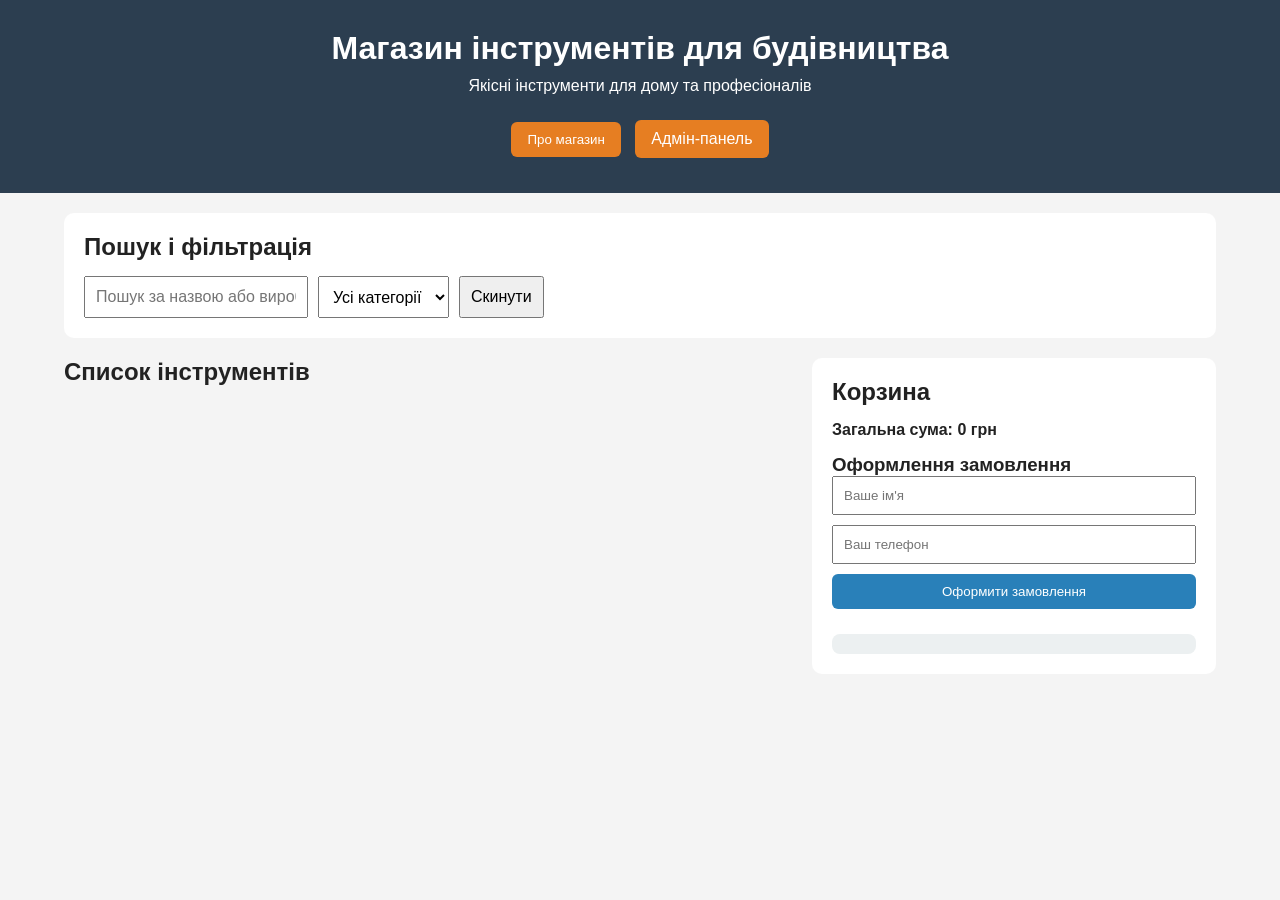
==== project/index.html @ 94faafa7 "first commit" ====
<!DOCTYPE html>
<html lang="uk">

<head>
    <meta charset="UTF-8">
    <meta name="viewport" content="width=device-width, initial-scale=1.0">
    <title>Магазин будівельних інструментів</title>
    <link rel="stylesheet" href="css/style.css">
</head>

<body>
    <header class="header">
        <div class="container">
            <h1>Магазин інструментів для будівництва</h1>
            <p>Якісні інструменти для дому та професіоналів</p>

            <div class="top-buttons">
                <button onclick="showInfo()">Про магазин</button>
                <a href="admin.html" class="admin-link">Адмін-панель</a>
            </div>
        </div>
    </header>

    <main class="container">
        <section class="filters">
            <h2>Пошук і фільтрація</h2>

            <div class="filters-row">
                <input type="text" id="searchInput" placeholder="Пошук за назвою або виробником">

                <select id="categorySelect">
                    <option value="all">Усі категорії</option>
                </select>

                <button id="resetBtn">Скинути</button>
            </div>
        </section>

        <section class="content">
            <div class="products-section">
                <h2>Список інструментів</h2>
                <div id="productsList" class="products-list"></div>
            </div>

            <aside class="cart-section">
                <h2>Корзина</h2>
                <div id="cartList"></div>
                <p class="total">Загальна сума: <span id="cartTotal">0</span> грн</p>

                <h3>Оформлення замовлення</h3>
                <form id="orderForm">
                    <input type="text" id="customerName" placeholder="Ваше ім'я">
                    <input type="text" id="customerPhone" placeholder="Ваш телефон">
                    <button type="submit">Оформити замовлення</button>
                </form>

                <div id="receipt" class="receipt"></div>
            </aside>
        </section>
    </main>

    <script src="js/storage.js"></script>
    <script src="js/data.js"></script>
    <script src="js/render.js"></script>
    <script src="js/cart.js"></script>
    <script src="js/filters.js"></script>
    <script src="js/app.js"></script>
</body>

</html>
---- project/css/style.css ----
* {
    margin: 0;
    padding: 0;
    box-sizing: border-box;
}

body {
    font-family: Arial, sans-serif;
    background: #f4f4f4;
    color: #222;
}

.container {
    width: 90%;
    max-width: 1200px;
    margin: 0 auto;
}

.header {
    background: #2c3e50;
    color: white;
    padding: 30px 0;
    text-align: center;
}

.header h1 {
    margin-bottom: 10px;
}

.top-buttons {
    margin-top: 20px;
}

.top-buttons button,
.admin-link {
    display: inline-block;
    margin: 5px;
    padding: 10px 16px;
    background: #e67e22;
    color: white;
    text-decoration: none;
    border: none;
    cursor: pointer;
    border-radius: 6px;
}

.filters {
    background: white;
    margin: 20px 0;
    padding: 20px;
    border-radius: 10px;
}

.filters h2 {
    margin-bottom: 15px;
}

.filters-row {
    display: flex;
    gap: 10px;
    flex-wrap: wrap;
}

.filters-row input,
.filters-row select,
.filters-row button {
    padding: 10px;
    font-size: 16px;
}

.content {
    display: flex;
    gap: 20px;
    align-items: flex-start;
}

.products-section {
    flex: 2;
}

.cart-section {
    flex: 1;
    background: white;
    padding: 20px;
    border-radius: 10px;
    position: sticky;
    top: 20px;
}

.products-list {
    display: grid;
    grid-template-columns: repeat(auto-fit, minmax(240px, 1fr));
    gap: 20px;
}

.product-card {
    background: white;
    border-radius: 10px;
    overflow: hidden;
    padding: 15px;
}

.product-card img {
    width: 100%;
    height: 180px;
    object-fit: cover;
    border-radius: 8px;
}

.product-card h3 {
    margin: 12px 0 8px;
}

.product-card p {
    margin-bottom: 8px;
}

.product-card button {
    background: #27ae60;
    color: white;
    border: none;
    padding: 10px 14px;
    cursor: pointer;
    border-radius: 6px;
}

.cart-item {
    border-bottom: 1px solid #ddd;
    padding: 10px 0;
}

.cart-item button {
    margin-top: 5px;
    background: #c0392b;
    color: white;
    border: none;
    padding: 6px 10px;
    cursor: pointer;
    border-radius: 6px;
}

.total {
    font-weight: bold;
    margin: 15px 0;
}

#orderForm input,
#orderForm button {
    width: 100%;
    margin-bottom: 10px;
    padding: 10px;
}

#orderForm button {
    background: #2980b9;
    color: white;
    border: none;
    cursor: pointer;
    border-radius: 6px;
}

.receipt {
    background: #ecf0f1;
    padding: 10px;
    border-radius: 8px;
    margin-top: 15px;
    white-space: pre-line;
}

@media screen and (max-width: 900px) {
    .content {
        flex-direction: column;
    }

    .cart-section {
        width: 100%;
        position: static;
    }
}
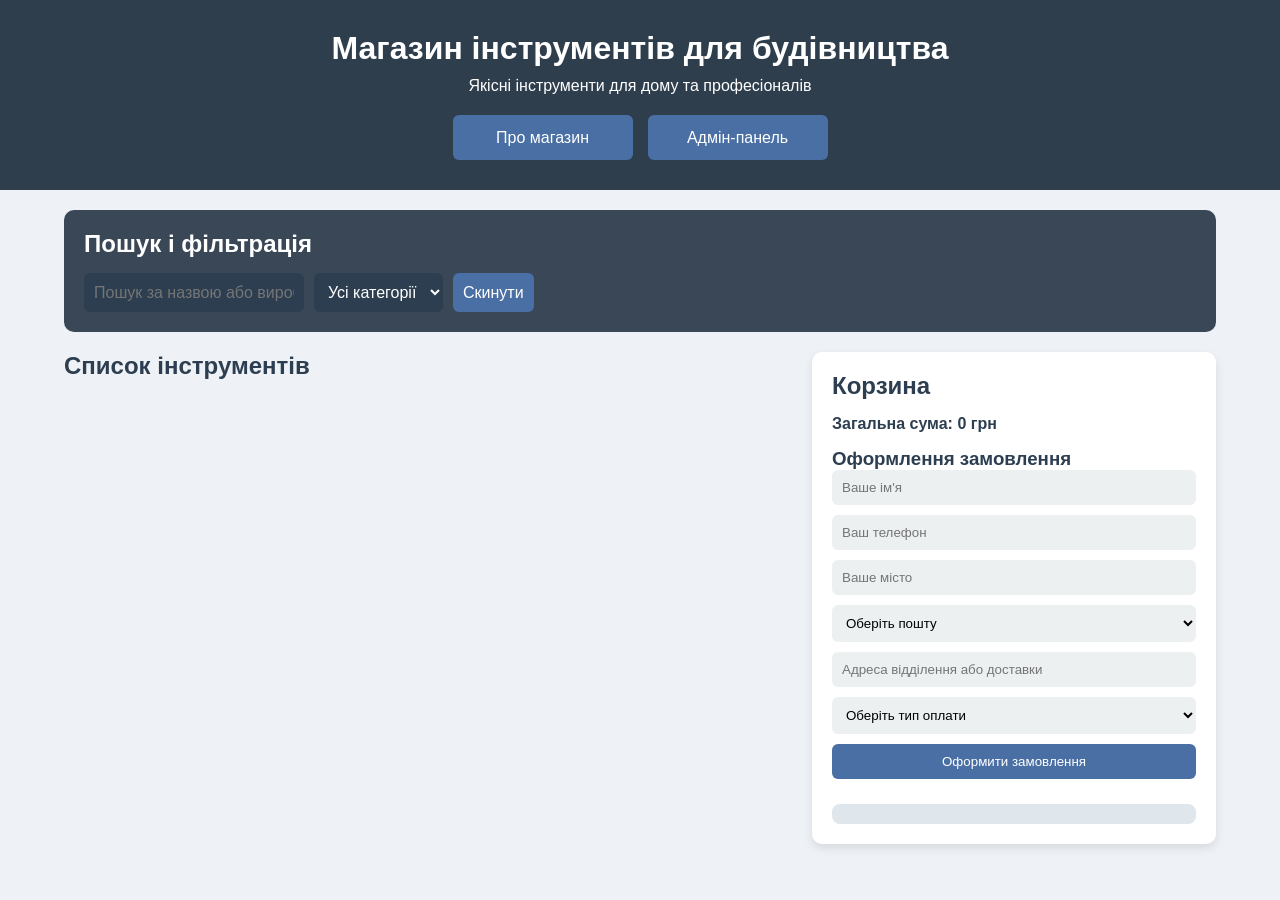
==== commit 1b485c36: "second" ====
--- a/project/index.html
+++ b/project/index.html
@@ -51,6 +51,24 @@
                 <form id="orderForm">
                     <input type="text" id="customerName" placeholder="Ваше ім'я">
                     <input type="text" id="customerPhone" placeholder="Ваш телефон">
+                    <input type="text" id="customerCity" placeholder="Ваше місто">
+                
+                    <select id="postOffice">
+                        <option value="">Оберіть пошту</option>
+                        <option value="Нова пошта">Нова пошта</option>
+                        <option value="Укрпошта">Укрпошта</option>
+                        <option value="Meest">Meest</option>
+                    </select>
+                
+                    <input type="text" id="customerAddress" placeholder="Адреса відділення або доставки">
+                
+                    <select id="paymentType">
+                        <option value="">Оберіть тип оплати</option>
+                        <option value="Готівка при отриманні">Готівка при отриманні</option>
+                        <option value="Оплата карткою онлайн">Оплата карткою онлайн</option>
+                        <option value="Післяплата">Післяплата</option>
+                    </select>
+                
                     <button type="submit">Оформити замовлення</button>
                 </form>
 
--- a/project/css/style.css
+++ b/project/css/style.css
@@ -6,8 +6,8 @@
 
 body {
     font-family: Arial, sans-serif;
-    background: #f4f4f4;
-    color: #222;
+    background: #eef2f6;
+    color: #2c3e50;
 }
 
 .container {
@@ -16,8 +16,9 @@
     margin: 0 auto;
 }
 
+/* HEADER */
 .header {
-    background: #2c3e50;
+    background: #2f3e4d;
     color: white;
     padding: 30px 0;
     text-align: center;
@@ -27,25 +28,41 @@
     margin-bottom: 10px;
 }
 
+/* КНОПКИ */
 .top-buttons {
     margin-top: 20px;
+    display: flex;
+    justify-content: center;
+    gap: 15px;
+    flex-wrap: wrap;
 }
 
 .top-buttons button,
 .admin-link {
-    display: inline-block;
-    margin: 5px;
-    padding: 10px 16px;
-    background: #e67e22;
+    width: 180px;
+    height: 45px;
+    display: inline-flex;
+    justify-content: center;
+    align-items: center;
+    background: #4a6fa5;
     color: white;
     text-decoration: none;
     border: none;
     cursor: pointer;
     border-radius: 6px;
-}
-
+    transition: 0.3s;
+    font-size: 16px;
+}
+
+.top-buttons button:hover,
+.admin-link:hover {
+    background: #3b5d8a;
+}
+
+/* ФІЛЬТРИ */
 .filters {
-    background: white;
+    background: #3a4756;
+    color: white;
     margin: 20px 0;
     padding: 20px;
     border-radius: 10px;
@@ -66,8 +83,29 @@
 .filters-row button {
     padding: 10px;
     font-size: 16px;
-}
-
+    border-radius: 6px;
+    border: none;
+}
+
+/* поле вводу */
+.filters-row input,
+.filters-row select {
+    background: #2c3e50;
+    color: white;
+}
+
+/* кнопка */
+.filters-row button {
+    background: #4a6fa5;
+    color: white;
+    cursor: pointer;
+}
+
+.filters-row button:hover {
+    background: #3b5d8a;
+}
+
+/* ОСНОВНИЙ КОНТЕНТ */
 .content {
     display: flex;
     gap: 20px;
@@ -78,15 +116,18 @@
     flex: 2;
 }
 
+/* КОРЗИНА */
 .cart-section {
     flex: 1;
-    background: white;
+    background: #ffffff;
     padding: 20px;
     border-radius: 10px;
     position: sticky;
     top: 20px;
-}
-
+    box-shadow: 0 4px 10px rgba(0, 0, 0, 0.1);
+}
+
+/* ТОВАРИ */
 .products-list {
     display: grid;
     grid-template-columns: repeat(auto-fit, minmax(240px, 1fr));
@@ -94,10 +135,16 @@
 }
 
 .product-card {
-    background: white;
+    background: #ffffff;
     border-radius: 10px;
     overflow: hidden;
     padding: 15px;
+    box-shadow: 0 4px 10px rgba(0, 0, 0, 0.1);
+    transition: 0.2s;
+}
+
+.product-card:hover {
+    transform: translateY(-3px);
 }
 
 .product-card img {
@@ -116,27 +163,37 @@
 }
 
 .product-card button {
-    background: #27ae60;
+    background: #4a6fa5;
     color: white;
     border: none;
     padding: 10px 14px;
     cursor: pointer;
     border-radius: 6px;
-}
-
+    transition: 0.3s;
+}
+
+.product-card button:hover {
+    background: #3b5d8a;
+}
+
+/* КОРЗИНА */
 .cart-item {
-    border-bottom: 1px solid #ddd;
+    border-bottom: 1px solid #ccc;
     padding: 10px 0;
 }
 
 .cart-item button {
     margin-top: 5px;
-    background: #c0392b;
+    background: #6c7a89;
     color: white;
     border: none;
     padding: 6px 10px;
     cursor: pointer;
     border-radius: 6px;
+}
+
+.cart-item button:hover {
+    background: #555;
 }
 
 .total {
@@ -144,29 +201,42 @@
     margin: 15px 0;
 }
 
+/* ФОРМА */
 #orderForm input,
+#orderForm select,
 #orderForm button {
     width: 100%;
     margin-bottom: 10px;
     padding: 10px;
+    border-radius: 6px;
+    border: none;
+}
+
+#orderForm input,
+#orderForm select {
+    background: #ecf0f1;
 }
 
 #orderForm button {
-    background: #2980b9;
-    color: white;
-    border: none;
-    cursor: pointer;
-    border-radius: 6px;
-}
-
+    background: #4a6fa5;
+    color: white;
+    cursor: pointer;
+}
+
+#orderForm button:hover {
+    background: #3b5d8a;
+}
+
+/* ЧЕК */
 .receipt {
-    background: #ecf0f1;
+    background: #dfe6ec;
     padding: 10px;
     border-radius: 8px;
     margin-top: 15px;
     white-space: pre-line;
 }
 
+/* АДАПТИВ */
 @media screen and (max-width: 900px) {
     .content {
         flex-direction: column;
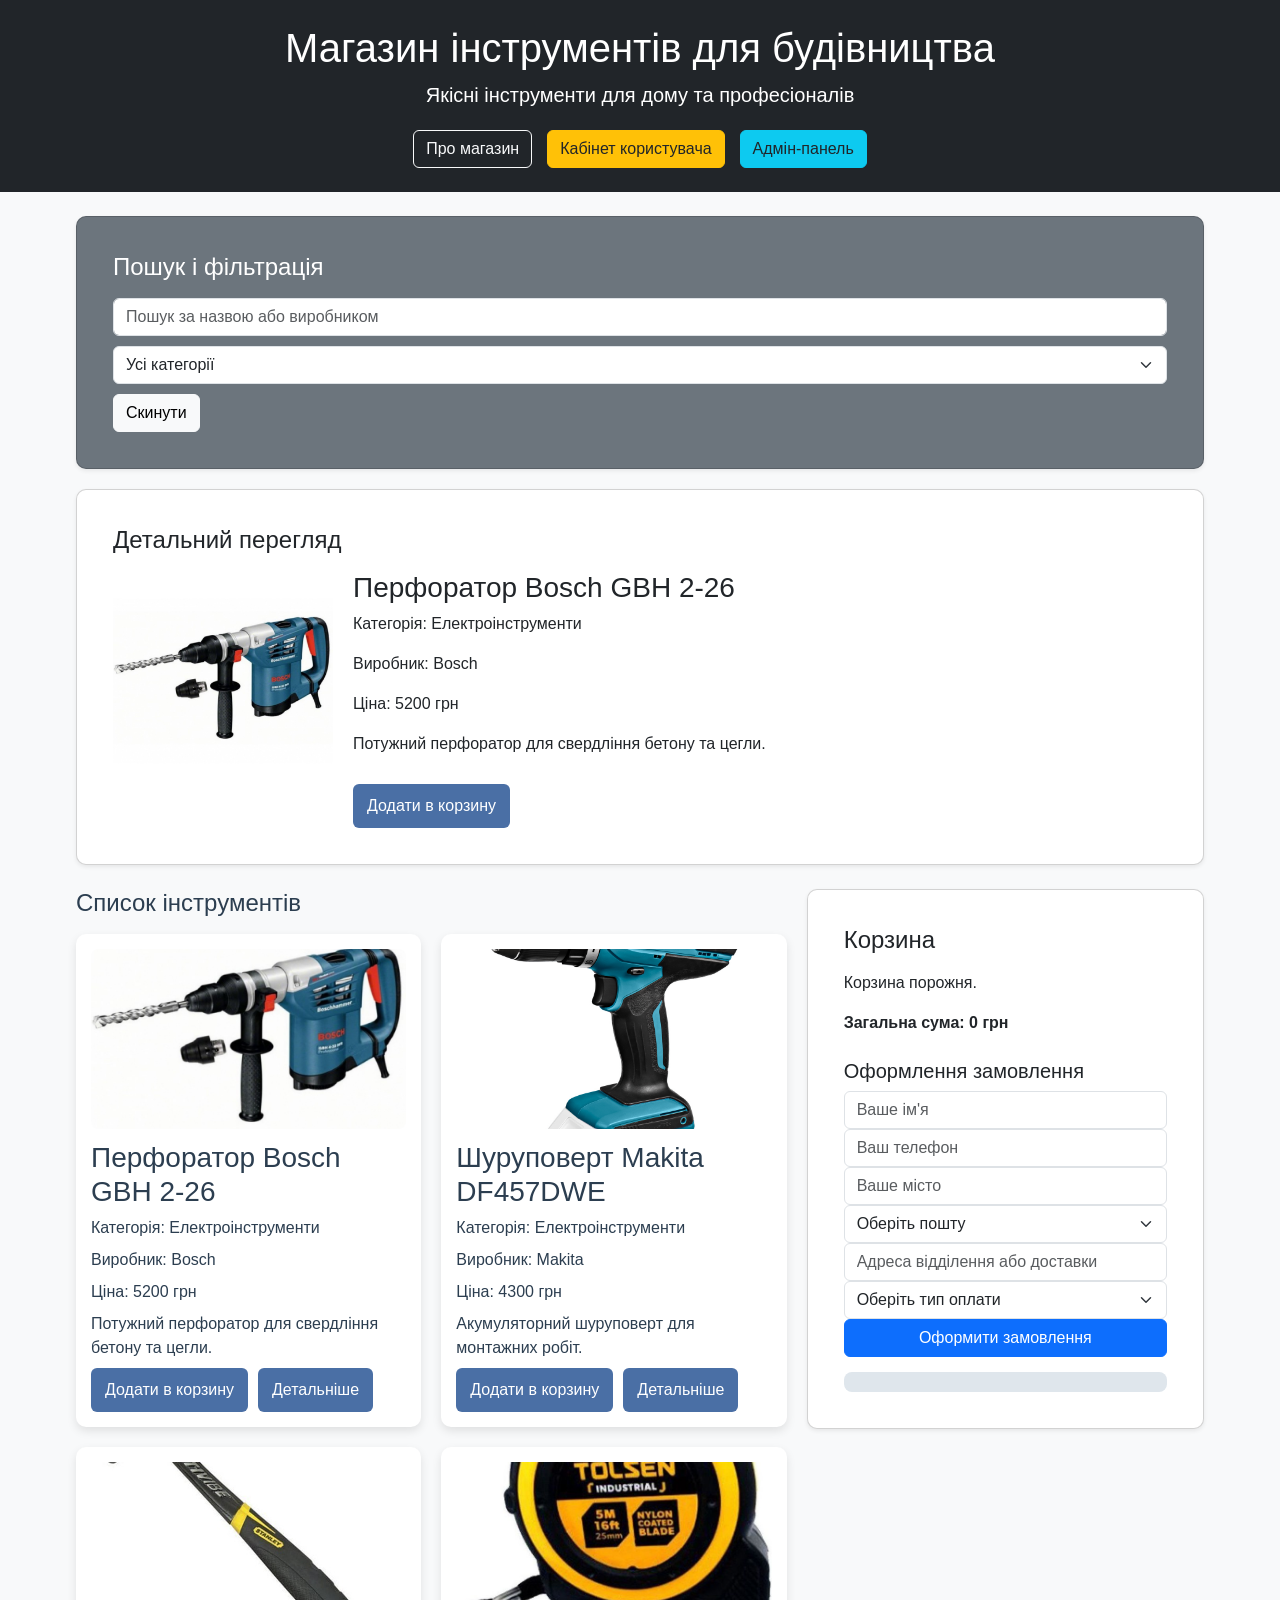
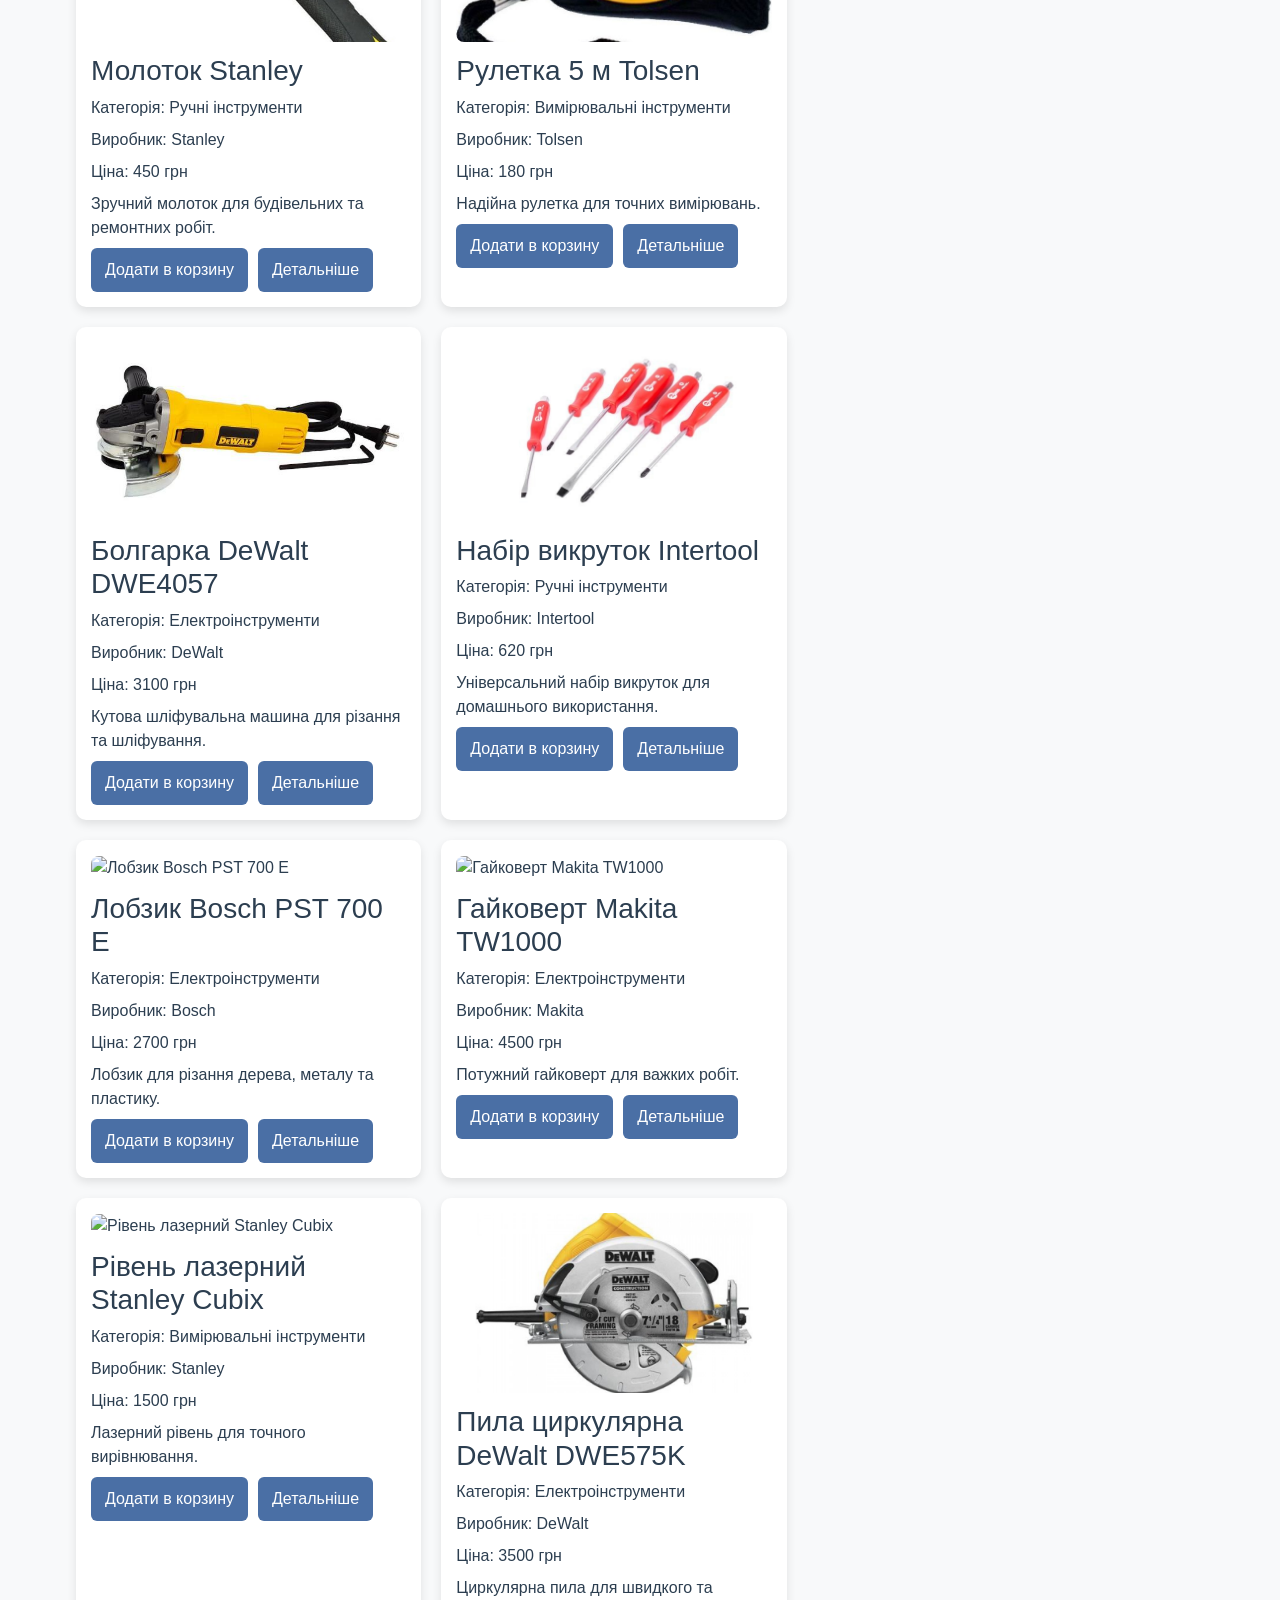
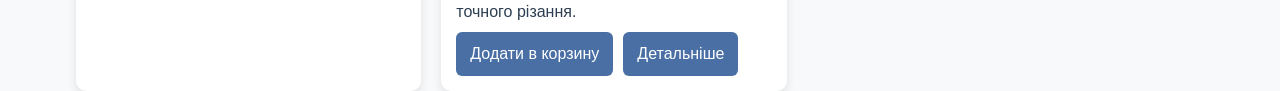
==== commit f11f0beb: "end" ====
--- a/project/index.html
+++ b/project/index.html
@@ -5,74 +5,88 @@
     <meta charset="UTF-8">
     <meta name="viewport" content="width=device-width, initial-scale=1.0">
     <title>Магазин будівельних інструментів</title>
+    <link href="https://cdn.jsdelivr.net/npm/bootstrap@5.3.3/dist/css/bootstrap.min.css" rel="stylesheet"
+        integrity="sha384-QWTKZyjpPEjISv5WaRU9OFeRpok6YctnYmDr5pNlyT2bRjXh0JMhjY6hW+ALEwIH" crossorigin="anonymous">
     <link rel="stylesheet" href="css/style.css">
 </head>
 
-<body>
-    <header class="header">
-        <div class="container">
-            <h1>Магазин інструментів для будівництва</h1>
-            <p>Якісні інструменти для дому та професіоналів</p>
+<body class="bg-light">
+    <header class="header bg-dark text-white py-4 mb-4">
+        <div class="container text-center">
+            <h1 class="display-6 mb-2">Магазин інструментів для будівництва</h1>
+            <p class="lead mb-0">Якісні інструменти для дому та професіоналів</p>
 
             <div class="top-buttons">
-                <button onclick="showInfo()">Про магазин</button>
-                <a href="admin.html" class="admin-link">Адмін-панель</a>
+                <button class="btn btn-outline-light" onclick="showInfo()">Про магазин</button>
+                <a href="user.html" class="user-link btn btn-warning text-dark">Кабінет користувача</a>
+                <a href="admin.html" class="admin-link btn btn-info text-dark">Адмін-панель</a>
             </div>
         </div>
     </header>
 
     <main class="container">
-        <section class="filters">
-            <h2>Пошук і фільтрація</h2>
+        <section class="filters card shadow-sm text-white bg-secondary">
+            <div class="card-body">
+            <h2 class="h4 mb-3">Пошук і фільтрація</h2>
 
             <div class="filters-row">
-                <input type="text" id="searchInput" placeholder="Пошук за назвою або виробником">
+                <input type="text" id="searchInput" class="form-control" placeholder="Пошук за назвою або виробником">
 
-                <select id="categorySelect">
+                <select id="categorySelect" class="form-select">
                     <option value="all">Усі категорії</option>
                 </select>
 
-                <button id="resetBtn">Скинути</button>
+                <button id="resetBtn" class="btn btn-light">Скинути</button>
+            </div>
+            </div>
+        </section>
+
+        <section class="details-panel card shadow-sm mb-4">
+            <div class="card-body">
+            <h2 class="h4 mb-3">Детальний перегляд</h2>
+            <div id="productDetails" class="product-details">Оберіть товар для перегляду деталей.</div>
             </div>
         </section>
 
         <section class="content">
             <div class="products-section">
-                <h2>Список інструментів</h2>
+                <h2 class="h4 mb-3">Список інструментів</h2>
                 <div id="productsList" class="products-list"></div>
             </div>
 
-            <aside class="cart-section">
-                <h2>Корзина</h2>
+            <aside class="cart-section card shadow-sm">
+                <div class="card-body">
+                <h2 class="h4 mb-3">Корзина</h2>
                 <div id="cartList"></div>
                 <p class="total">Загальна сума: <span id="cartTotal">0</span> грн</p>
 
-                <h3>Оформлення замовлення</h3>
+                <h3 class="h5 mt-4">Оформлення замовлення</h3>
                 <form id="orderForm">
-                    <input type="text" id="customerName" placeholder="Ваше ім'я">
-                    <input type="text" id="customerPhone" placeholder="Ваш телефон">
-                    <input type="text" id="customerCity" placeholder="Ваше місто">
+                    <input type="text" id="customerName" class="form-control" placeholder="Ваше ім'я">
+                    <input type="text" id="customerPhone" class="form-control" placeholder="Ваш телефон">
+                    <input type="text" id="customerCity" class="form-control" placeholder="Ваше місто">
                 
-                    <select id="postOffice">
+                    <select id="postOffice" class="form-select">
                         <option value="">Оберіть пошту</option>
                         <option value="Нова пошта">Нова пошта</option>
                         <option value="Укрпошта">Укрпошта</option>
                         <option value="Meest">Meest</option>
                     </select>
                 
-                    <input type="text" id="customerAddress" placeholder="Адреса відділення або доставки">
+                    <input type="text" id="customerAddress" class="form-control" placeholder="Адреса відділення або доставки">
                 
-                    <select id="paymentType">
+                    <select id="paymentType" class="form-select">
                         <option value="">Оберіть тип оплати</option>
                         <option value="Готівка при отриманні">Готівка при отриманні</option>
                         <option value="Оплата карткою онлайн">Оплата карткою онлайн</option>
                         <option value="Післяплата">Післяплата</option>
                     </select>
                 
-                    <button type="submit">Оформити замовлення</button>
+                    <button type="submit" class="btn btn-primary w-100">Оформити замовлення</button>
                 </form>
 
                 <div id="receipt" class="receipt"></div>
+                </div>
             </aside>
         </section>
     </main>
@@ -80,9 +94,13 @@
     <script src="js/storage.js"></script>
     <script src="js/data.js"></script>
     <script src="js/render.js"></script>
+    <script src="js/auth.js"></script>
     <script src="js/cart.js"></script>
     <script src="js/filters.js"></script>
     <script src="js/app.js"></script>
+    <script src="https://cdn.jsdelivr.net/npm/bootstrap@5.3.3/dist/js/bootstrap.bundle.min.js"
+        integrity="sha384-YvpcrYf0tY3lHB60NNkmXc5s9fDVZLESaAA55NDzOxhy9GkcIdslK1eN7N6jIeHz"
+        crossorigin="anonymous"></script>
 </body>
 
 </html>
--- a/project/css/style.css
+++ b/project/css/style.css
@@ -37,8 +37,9 @@
     flex-wrap: wrap;
 }
 
-.top-buttons button,
-.admin-link {
+.top-buttons button:not(.btn),
+.admin-link:not(.btn),
+.user-link:not(.btn) {
     width: 180px;
     height: 45px;
     display: inline-flex;
@@ -54,8 +55,9 @@
     font-size: 16px;
 }
 
-.top-buttons button:hover,
-.admin-link:hover {
+.top-buttons button:not(.btn):hover,
+.admin-link:not(.btn):hover,
+.user-link:not(.btn):hover {
     background: #3b5d8a;
 }
 
@@ -78,9 +80,9 @@
     flex-wrap: wrap;
 }
 
-.filters-row input,
-.filters-row select,
-.filters-row button {
+.filters-row input:not(.form-control),
+.filters-row select:not(.form-select),
+.filters-row button:not(.btn) {
     padding: 10px;
     font-size: 16px;
     border-radius: 6px;
@@ -88,20 +90,20 @@
 }
 
 /* поле вводу */
-.filters-row input,
-.filters-row select {
+.filters-row input:not(.form-control),
+.filters-row select:not(.form-select) {
     background: #2c3e50;
     color: white;
 }
 
 /* кнопка */
-.filters-row button {
-    background: #4a6fa5;
-    color: white;
-    cursor: pointer;
-}
-
-.filters-row button:hover {
+.filters-row button:not(.btn) {
+    background: #4a6fa5;
+    color: white;
+    cursor: pointer;
+}
+
+.filters-row button:not(.btn):hover {
     background: #3b5d8a;
 }
 
@@ -134,6 +136,12 @@
     gap: 20px;
 }
 
+.product-actions {
+    display: flex;
+    gap: 10px;
+    flex-wrap: wrap;
+}
+
 .product-card {
     background: #ffffff;
     border-radius: 10px;
@@ -162,7 +170,7 @@
     margin-bottom: 8px;
 }
 
-.product-card button {
+.product-card button:not(.btn) {
     background: #4a6fa5;
     color: white;
     border: none;
@@ -172,7 +180,42 @@
     transition: 0.3s;
 }
 
-.product-card button:hover {
+.product-card button:not(.btn):hover {
+    background: #3b5d8a;
+}
+
+.details-panel {
+    margin: 10px 0 20px;
+    background: #ffffff;
+    padding: 20px;
+    border-radius: 10px;
+    box-shadow: 0 4px 10px rgba(0, 0, 0, 0.08);
+}
+
+.product-details-card {
+    display: grid;
+    grid-template-columns: 220px 1fr;
+    gap: 20px;
+    align-items: start;
+}
+
+.product-details-card img {
+    width: 100%;
+    border-radius: 10px;
+    object-fit: cover;
+}
+
+.product-details-info button:not(.btn) {
+    margin-top: 12px;
+    background: #4a6fa5;
+    color: white;
+    border: none;
+    padding: 10px 14px;
+    cursor: pointer;
+    border-radius: 6px;
+}
+
+.product-details-info button:not(.btn):hover {
     background: #3b5d8a;
 }
 
@@ -182,7 +225,22 @@
     padding: 10px 0;
 }
 
-.cart-item button {
+.clear-cart-btn {
+    width: 100%;
+    margin-bottom: 12px;
+    background: #c0392b;
+    color: white;
+    border: none;
+    padding: 10px 14px;
+    cursor: pointer;
+    border-radius: 6px;
+}
+
+.clear-cart-btn:hover {
+    background: #a93226;
+}
+
+.cart-item button:not(.btn) {
     margin-top: 5px;
     background: #6c7a89;
     color: white;
@@ -192,7 +250,7 @@
     border-radius: 6px;
 }
 
-.cart-item button:hover {
+.cart-item button:not(.btn):hover {
     background: #555;
 }
 
@@ -202,9 +260,9 @@
 }
 
 /* ФОРМА */
-#orderForm input,
-#orderForm select,
-#orderForm button {
+#orderForm input:not(.form-control),
+#orderForm select:not(.form-select),
+#orderForm button:not(.btn) {
     width: 100%;
     margin-bottom: 10px;
     padding: 10px;
@@ -212,18 +270,18 @@
     border: none;
 }
 
-#orderForm input,
-#orderForm select {
+#orderForm input:not(.form-control),
+#orderForm select:not(.form-select) {
     background: #ecf0f1;
 }
 
-#orderForm button {
-    background: #4a6fa5;
-    color: white;
-    cursor: pointer;
-}
-
-#orderForm button:hover {
+#orderForm button:not(.btn) {
+    background: #4a6fa5;
+    color: white;
+    cursor: pointer;
+}
+
+#orderForm button:not(.btn):hover {
     background: #3b5d8a;
 }
 
@@ -236,6 +294,16 @@
     white-space: pre-line;
 }
 
+.receipt-block,
+.receipt-items {
+    margin-top: 10px;
+}
+
+.receipt-total {
+    margin-top: 12px;
+    font-weight: bold;
+}
+
 /* АДАПТИВ */
 @media screen and (max-width: 900px) {
     .content {
@@ -246,4 +314,8 @@
         width: 100%;
         position: static;
     }
+
+    .product-details-card {
+        grid-template-columns: 1fr;
+    }
 }
